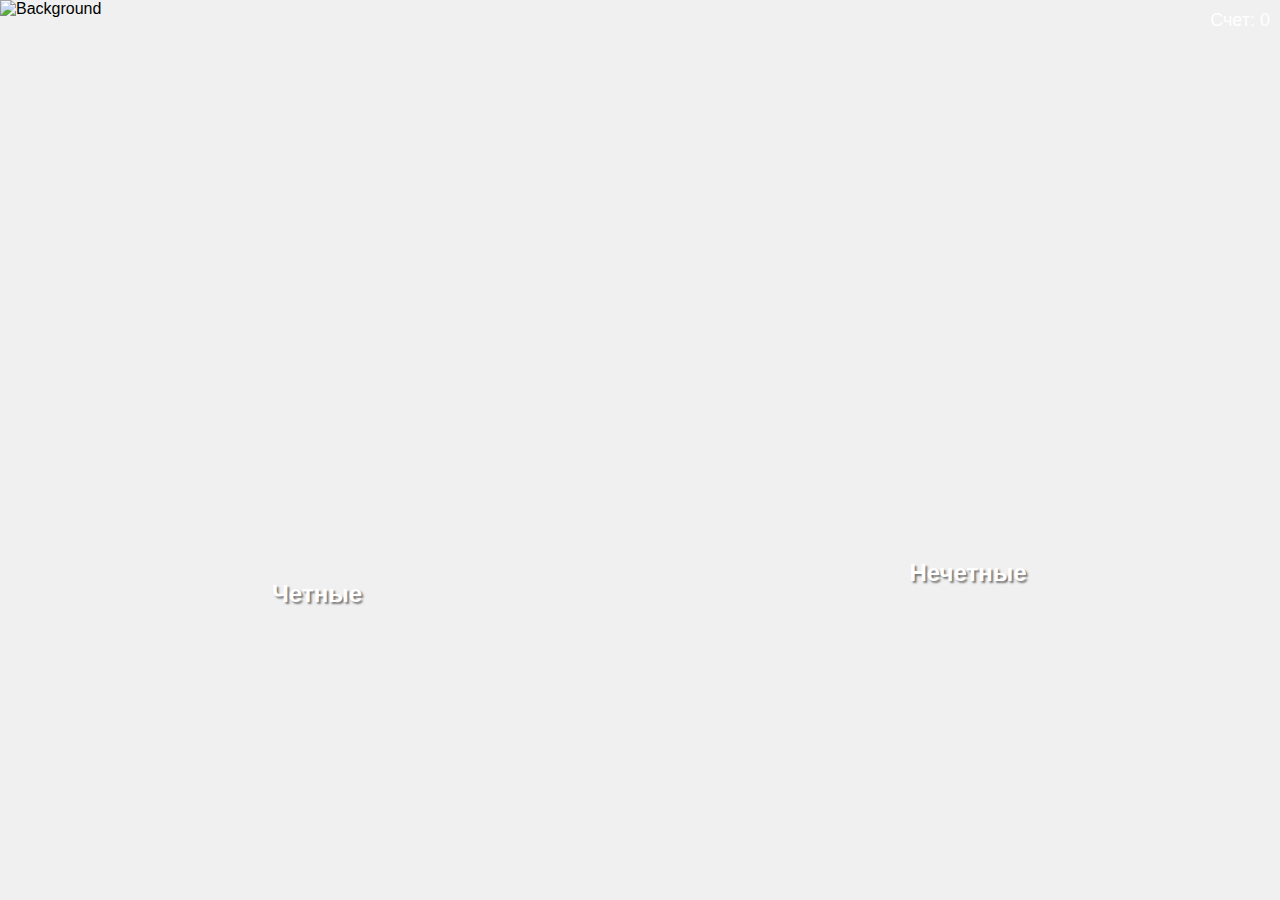
==== game2.html @ c3932450 "Add files via upload" ====
<!DOCTYPE html>
<html lang="en">
<head>
    <meta charset="UTF-8">
    <meta name="viewport" content="width=device-width, initial-scale=1.0">
    <link rel="stylesheet" href="game2.css">
    <title>Улавливайте числа!</title>
    <audio id="correctSound" src="верно.mp3"></audio>
    <audio id="incorrectSound" src="неверно.mp3"></audio>
    <script src="audio.js" ></script>
</head>
<body>
    <div class="game-container">
        <img src="картинки/фон.jpg" class="background" alt="Background">
        <div id="evenUFO" class="ufo even"></div>
        <div id="oddUFO" class="ufo odd"></div>
        <div id="fallingNumbers"></div>
        <div id="score">Счет: <span id="scoreValue">0</span></div>

        <!-- Добавленные модальные окна -->
        <!-- Добавленные модальные окна -->
<div id="winModal" class="modal">
    <div class="modal-content">
        <p>Молодец! Ты справился!</p>
        <p>Результаты: <span id="finalScoreWin"></span> / 10</p>
        <button class="modal-button" onclick="resetGame()">Заново</button>
        <button class="modal-button" onclick="nextLevel()">Следующий уровень</button>
        <button class="modal-button" onclick="returnToLevels()">Вернуться к уровням</button>
    </div>
</div>

<div id="loseModal" class="modal">
    <div class="modal-content">
        <p>Ты ошибся! Попробуй еще раз.</p>
        <p>Результаты: <span id="finalScoreLose"></span> / 10</p>
        <button class="modal-button" onclick="resetGame()">Заново</button>
        <button class="modal-button" onclick="nextLevel()">Следующий уровень</button>
        <button class="modal-button" onclick="returnToLevels()">Вернуться к уровням</button>
        
    </div>
</div>
    <script src="game2.js"></script>
</body>
</html>
---- game2.css ----
/* Основные стили */

body {
    margin: 0;
    overflow: hidden;
    font-family: 'Arial', sans-serif;
    background-color: #f0f0f0;
}

.game-container {
    position: relative;
    width: 100vw;
    height: 100vh;
}

.background {
    width: 100%;
    height: 100%;
    object-fit: cover;
    position: absolute;
    z-index: -1;
}

.ufo {
    position: absolute;
    width: 400px;
    height: 400px;
    cursor: pointer;
}

.even, .odd {
    width: 400px;
    height: 400px;
    position: absolute;
    top: 45%;
}

.even {
    background: url('картинки/четные.png') no-repeat center center;
    background-size: contain;
    left: 20%;
    width: 450px;
    height: 450px;
}

.odd {
    background: url('картинки/нечетные.png') no-repeat center center;
    background-size: contain;
    left: 60%;
}

.ufo-label, .even-label, .odd-label {
    position: absolute;
    color: white;
    font-size: 24px;
    font-weight: bold;
    text-shadow: 2px 2px 2px rgba(0, 0, 0, 0.5);
    text-align: center;
    width: 100%;
    top: 50%;
    left: 50%;
    transform: translate(-50%, -50%);
}

.even-label {
    top: 42%;
}

.odd-label {
    top: 42%;
}

/* Анимация падения */

@keyframes fall {
    0% {
        transform: translateY(-100vh);
    }
    100% {
        transform: translateY(100vh);
    }
}

.falling-number {
    position: absolute;
    font-size: 60px;
    transform-origin: center bottom;
    color: #4CAF50;
    font-family: 'Impact', sans-serif;
    text-shadow: 2px 2px 4px rgba(0, 0, 0, 0.7);
    letter-spacing: 2px;
    border-radius: 5px;
    background-color: #fff;
    padding: 5px 10px;
    animation: fall 4s linear infinite;
}

#fallingNumbers {
    position: absolute;
    top: 10%;
    left: 50%;
    transform: translateX(-50%);
    font-size: 20px;
    color: white;
}

#score {
    position: absolute;
    top: 10px;
    right: 10px;
    color: white;
    font-size: 18px;
}

/* Модальные окна */

.modal {
    display: none;
    position: fixed;
    z-index: 1;
    left: 0;
    top: 0;
    width: 100%;
    height: 100%;
    overflow: auto;
}

.modal-content {
    background-color: #fff;
    margin: 15% auto;
    padding: 30px;
    border-radius: 15px;
    box-shadow: 0 0 20px rgba(0, 0, 0, 0.2);
    text-align: center;
    animation: bounceInUp 0.5s ease-in-out;
    
}

.modal-content h1 {
    font-size: 36px;
    color: #333;
}

.modal-content p {
    font-size: 28px;
    color: #333;
}

.modal-content button {
    font-size: 32px;
    font-weight: bold;
    text-align: center;
    text-decoration: none;
    cursor: pointer;
    border: none;
    border-radius: 8px;
    background-color: #8911c5;
    color: #fff;
    padding: 15px 30px;
    transition: background-color 0.3s, transform 0.3s;
    margin: 0px 20px 0px 0px;
}

.modal-content button:hover {
    background-color: #8725b9;  
    transform: scale(1.1);
}

.close {
    color: #555;
    float: right;
    font-size: 28px;
    font-weight: bold;
    transition: color 0.3s;
}

.close:hover,
.close:focus {
    color: #333;
    text-decoration: none;
    cursor: pointer;
}

.modal-text {
    font-size: 28px;
    color: #333;
    margin-bottom: 20px;
}

.ufo-reset {
    animation: none;
}

.modal-button.large {
    padding: 20px 40px;
    font-size: 32px;
}

.modal-text {
    font-size: 32px;
    color: #333;
    margin-bottom: 20px;
}

/* Ваш предыдущий код JavaScript */

/* Стили для текста перед началом игры */
.start-text {
    position: absolute;
    top: 50%;
    left: 50%;
    transform: translate(-50%, -50%);
    font-size: 32px;
    font-weight: bold;
    color: #fff;
    text-shadow: 2px 2px 4px rgba(0, 0, 0, 0.7);
    animation: fadeInAndOut 2s ease-in-out;
}

@keyframes fadeInAndOut {
    0%, 100% {
        opacity: 0;
    }
    50% {
        opacity: 1;
    }
}
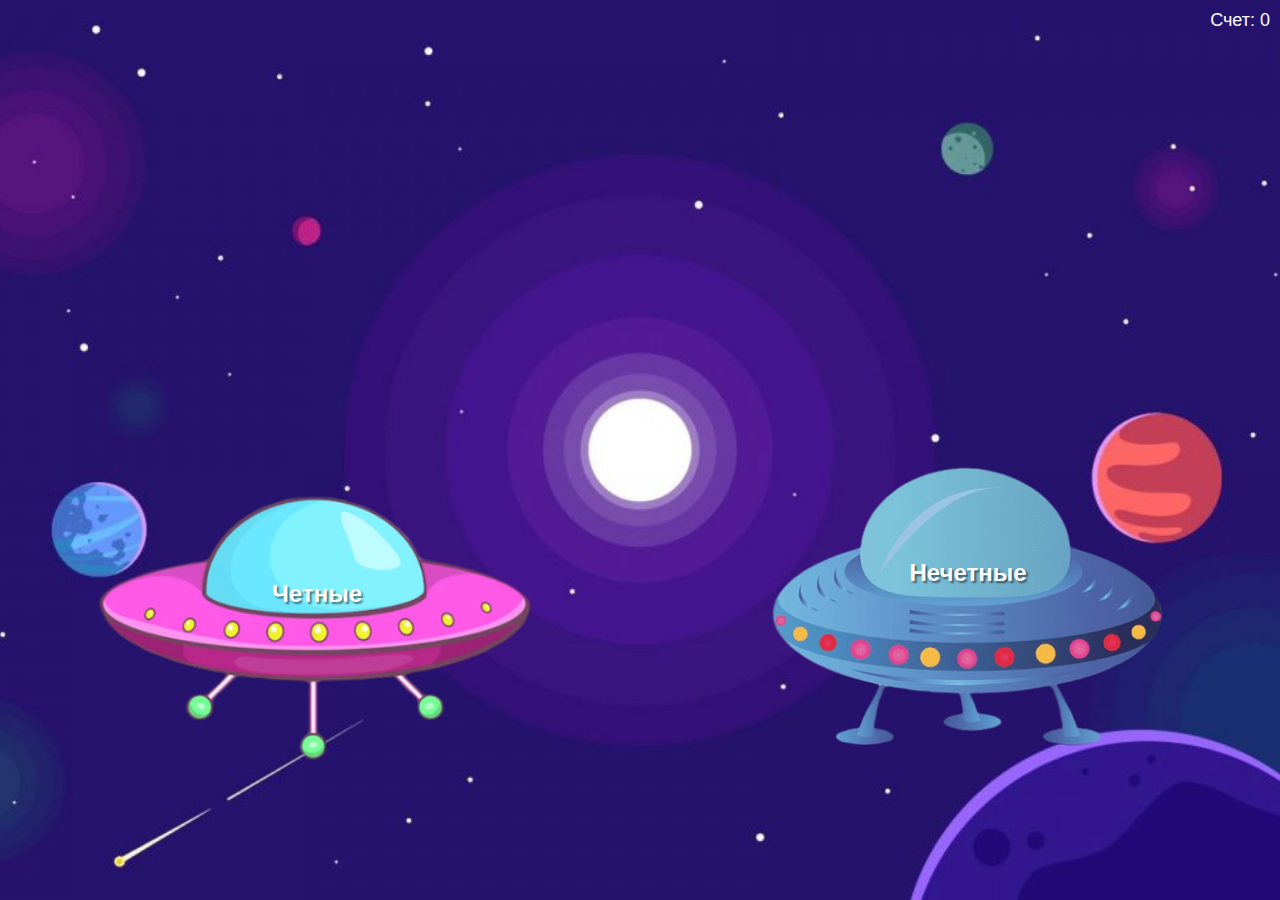
==== commit 86a678d0: "Update game2.html" ====
--- a/game2.html
+++ b/game2.html
@@ -4,7 +4,7 @@
     <meta charset="UTF-8">
     <meta name="viewport" content="width=device-width, initial-scale=1.0">
     <link rel="stylesheet" href="game2.css">
-    <title>Улавливайте числа!</title>
+    <title>Летающие Тарелки: Звездная Миссия</title>
     <audio id="correctSound" src="верно.mp3"></audio>
     <audio id="incorrectSound" src="неверно.mp3"></audio>
     <script src="audio.js" ></script>
